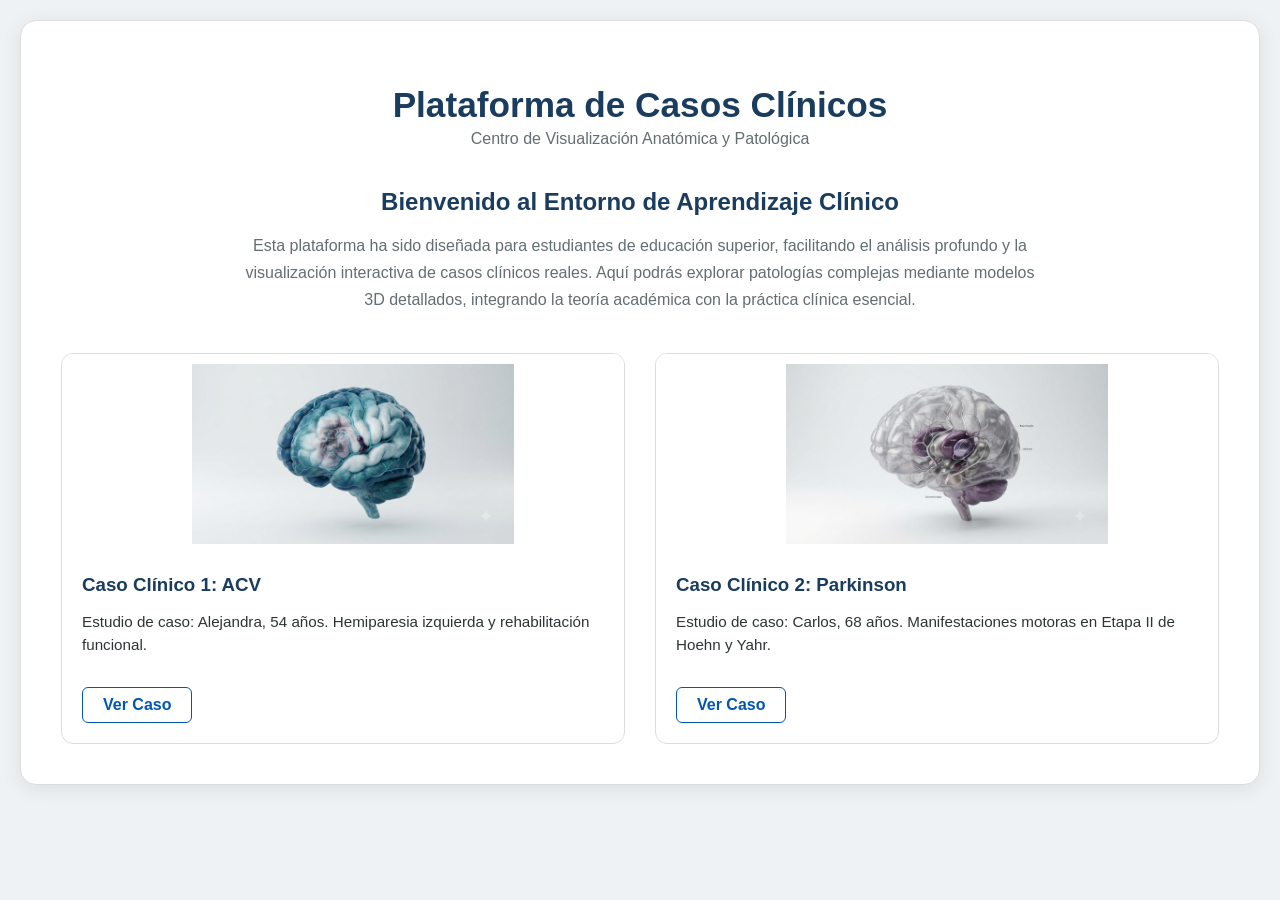
==== index.html @ 577540c1 "Update index.html" ====
<!DOCTYPE html>
<html lang="es">
<head>
    <meta charset="UTF-8">
    <meta name="viewport" content="width=device-width, initial-scale=1.0">
    <title>Plataforma de Casos Clínicos</title>
    <link rel="stylesheet" href="style.css">
</head>
<body>

    <div class="main-wrapper">
        <header>
            <h1>Plataforma de Casos Clínicos</h1>
            <p>Centro de Visualización Anatómica y Patológica</p>
        </header>

        <section class="intro">
            <h2>Bienvenido al Entorno de Aprendizaje Clínico</h2>
            <p>Esta plataforma ha sido diseñada para estudiantes de educación superior, facilitando el análisis profundo y la visualización interactiva de casos clínicos reales. Aquí podrás explorar patologías complejas mediante modelos 3D detallados, integrando la teoría académica con la práctica clínica esencial.</p>
        </section>

        <div class="container">
            <div class="grid">
                
                <a href="acv.html" class="card">
                    <img src="acv2.png" alt="Caso ACV" class="card-img">
                    <div class="card-content">
                        <h3>Caso Clínico 1: ACV</h3>
                        <p>Estudio de caso: Alejandra, 54 años. Hemiparesia izquierda y rehabilitación funcional.</p>
                        <span class="btn-card">Ver Caso</span>
                    </div>
                </a>
                
                <a href="parkinson.html" class="card">
                    <img src="parkinson2.png" alt="Caso Parkinson" class="card-img">
                    <div class="card-content">
                        <h3>Caso Clínico 2: Parkinson</h3>
                        <p>Estudio de caso: Carlos, 68 años. Manifestaciones motoras en Etapa II de Hoehn y Yahr.</p>
                        <span class="btn-card">Ver Caso</span>
                    </div>
                </a>

            </div>
        </div>
    </div>

</body>
</html>
---- style.css ----
:root {
    --primary-blue: #1a3c5e;
    --accent-blue: #0056b3;
    --bg-page: #eef2f5;
    --wrapper-bg: #ffffff;
    --text-main: #2d3436;
    --text-muted: #636e72;
    --border-color: #dcdde1;
}

body {
    font-family: 'Segoe UI', Tahoma, sans-serif;
    background-color: var(--bg-page);
    color: var(--text-main);
    margin: 0;
    padding: 20px;
}

.main-wrapper {
    background-color: var(--wrapper-bg);
    border: 1px solid var(--border-color);
    border-radius: 16px;
    padding: 40px;
    max-width: 1200px;
    margin: 0 auto;
    box-shadow: 0 4px 20px rgba(0,0,0,0.08);
}

header { text-align: center; margin-bottom: 40px; }
header h1 { color: var(--primary-blue); font-size: 2.2rem; margin-bottom: 5px; }
header p { color: var(--text-muted); margin: 0; }

.intro { max-width: 800px; margin: 0 auto 40px auto; text-align: center; }
.intro h2 { color: var(--primary-blue); margin-bottom: 15px; }
.intro p { color: var(--text-muted); line-height: 1.7; }

.grid {
    display: grid;
    grid-template-columns: repeat(auto-fit, minmax(300px, 1fr));
    gap: 30px;
}

.card {
    background: #ffffff;
    border: 1px solid var(--border-color);
    border-radius: 12px;
    padding: 0;
    transition: all 0.3s ease;
    text-decoration: none;
    color: inherit;
    overflow: hidden;
}

.card:hover {
    border-color: var(--accent-blue);
    transform: translateY(-5px);
    box-shadow: 0 10px 20px rgba(0,0,0,0.1);
}

.card-img {
    width: 100%;
    height: 180px;
    object-fit: contain;      /* CAMBIO CLAVE: Usa 'contain' en lugar de 'cover' */
    background-color: #ffffff; /* Asegura que el fondo del espacio vacío sea blanco */
    display: block;
    padding: 10px;             /* Añade un pequeño respiro alrededor */
}
.card-content { padding: 20px; }
.card-content h3 { margin: 0 0 10px 0; color: var(--primary-blue); }
.card-content p { font-size: 0.95rem; color: var(--text-main); line-height: 1.5; }

.btn-card {
    display: inline-block;
    margin-top: 15px;
    padding: 8px 20px;
    border: 1px solid var(--accent-blue);
    color: var(--accent-blue);
    border-radius: 6px;
    font-weight: bold;
    transition: 0.3s;
}

.card:hover .btn-card { background-color: var(--accent-blue); color: #fff; }
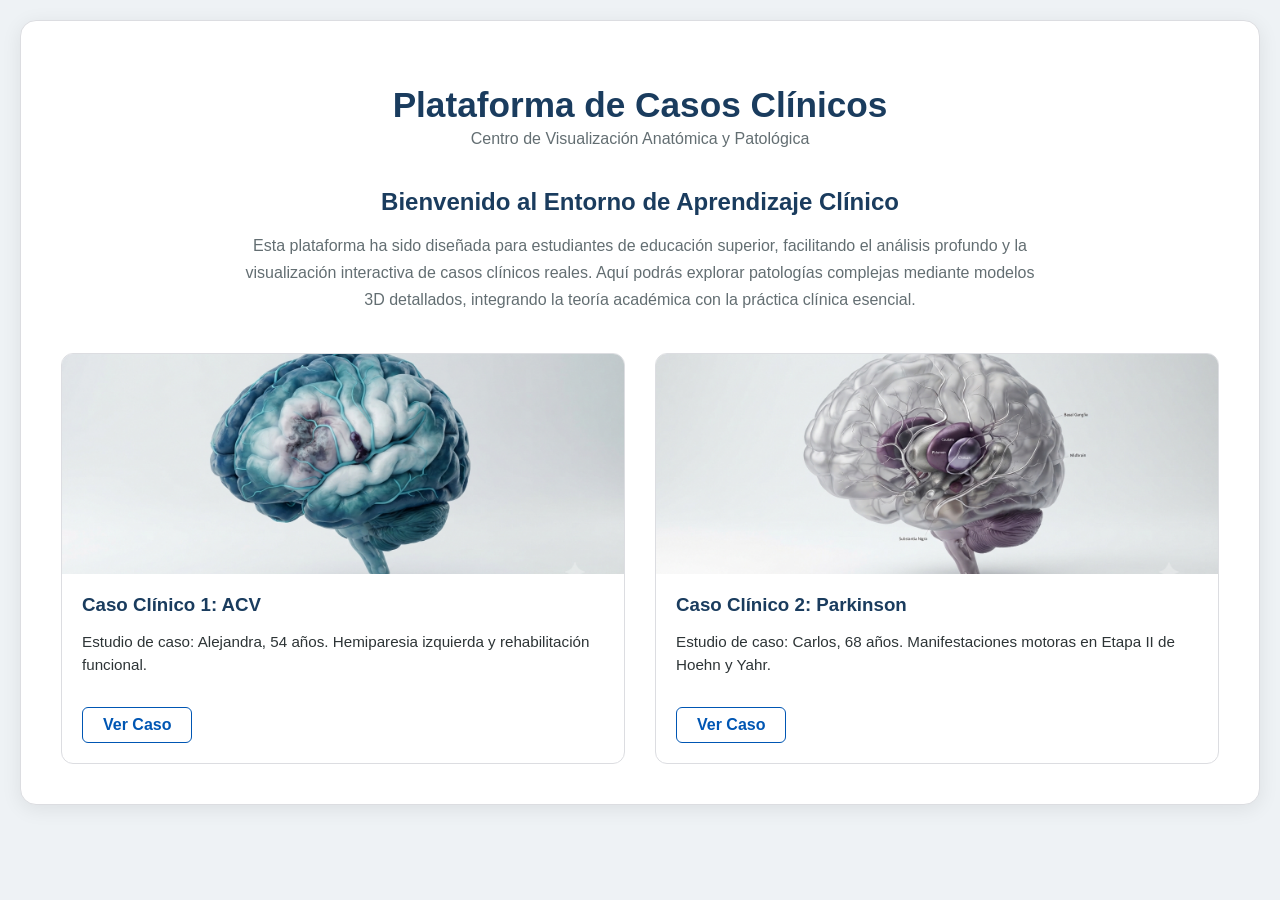
==== commit aa434015: "ocupar java" ====
--- a/index.html
+++ b/index.html
@@ -43,6 +43,6 @@
             </div>
         </div>
     </div>
-
+<script src="script.js"></script>
 </body>
 </html>
--- a/style.css
+++ b/style.css
@@ -16,6 +16,7 @@
     padding: 20px;
 }
 
+/* Recuadro principal */
 .main-wrapper {
     background-color: var(--wrapper-bg);
     border: 1px solid var(--border-color);
@@ -26,6 +27,7 @@
     box-shadow: 0 4px 20px rgba(0,0,0,0.08);
 }
 
+/* Header e Intro */
 header { text-align: center; margin-bottom: 40px; }
 header h1 { color: var(--primary-blue); font-size: 2.2rem; margin-bottom: 5px; }
 header p { color: var(--text-muted); margin: 0; }
@@ -34,6 +36,7 @@
 .intro h2 { color: var(--primary-blue); margin-bottom: 15px; }
 .intro p { color: var(--text-muted); line-height: 1.7; }
 
+/* Grid de tarjetas */
 .grid {
     display: grid;
     grid-template-columns: repeat(auto-fit, minmax(300px, 1fr));
@@ -59,12 +62,12 @@
 
 .card-img {
     width: 100%;
-    height: 180px;
-    object-fit: contain;      /* CAMBIO CLAVE: Usa 'contain' en lugar de 'cover' */
-    background-color: #ffffff; /* Asegura que el fondo del espacio vacío sea blanco */
+    height: 220px;
+    object-fit: cover;
+    object-position: center;
     display: block;
-    padding: 10px;             /* Añade un pequeño respiro alrededor */
 }
+
 .card-content { padding: 20px; }
 .card-content h3 { margin: 0 0 10px 0; color: var(--primary-blue); }
 .card-content p { font-size: 0.95rem; color: var(--text-main); line-height: 1.5; }
@@ -81,3 +84,69 @@
 }
 
 .card:hover .btn-card { background-color: var(--accent-blue); color: #fff; }
+
+/* --- NUEVO: Estilos para Páginas de Casos Clínicos --- */
+
+/* Botón de retorno */
+.btn-back {
+    display: inline-block;
+    margin-bottom: 25px;
+    color: var(--accent-blue);
+    text-decoration: none;
+    font-weight: 600;
+    font-size: 1rem;
+}
+.btn-back:hover { text-decoration: underline; }
+
+/* --- CAMBIO: Sustituye tu antiguo .viewer-container por esto --- */
+
+/* Contenedor padre que pone el 3D y la imagen lado a lado */
+.split-wrapper {
+    display: flex;
+    flex-direction: row; /* Alinea los elementos horizontalmente */
+    height: 450px;       /* Altura fija para el área visual */
+    width: 100%;
+    margin: 20px 0;
+    gap: 15px;           /* Un pequeño espacio entre el 3D y la imagen */
+}
+
+/* Ambos contenedores ocupan el 50% del ancho */
+.viewer-wrapper, .info-wrapper {
+    flex: 1;             /* Hace que ambos tengan el mismo tamaño */
+    height: 100%;
+    overflow: hidden;
+    border-radius: 12px;
+    border: 1px solid var(--border-color);
+    background: #f8f9fa;
+}
+
+/* Ajuste para el visor 3D */
+model-viewer {
+    width: 100%;
+    height: 100%;
+}
+
+/* Estilo para la imagen informativa estática */
+.static-img {
+    width: 100%;
+    height: 100%;
+    object-fit: contain; /* Muestra la imagen completa sin recortar */
+    background-color: #ffffff;
+    display: block;
+}
+
+/* --- FIN DEL CAMBIO --- */
+
+model-viewer {
+    width: 100%;
+    height: 100%;
+}
+
+/* Secciones de texto dentro del caso */
+.info-section { margin-top: 40px; }
+.info-section h2 { 
+    color: var(--primary-blue); 
+    border-bottom: 2px solid var(--border-color); 
+    padding-bottom: 10px; 
+}
+.info-section p { line-height: 1.8; color: var(--text-main); }
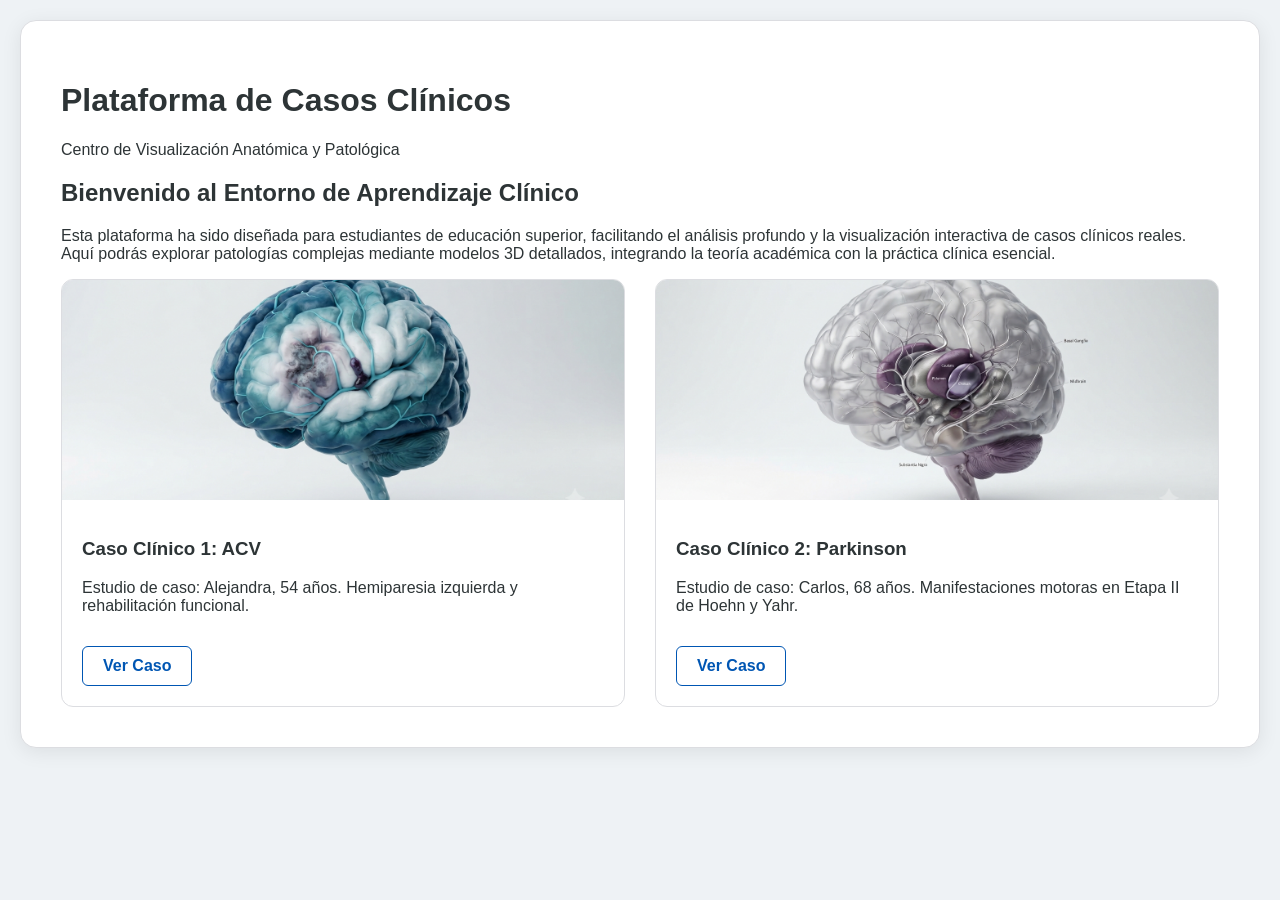
==== commit 1f1d1d7d: "Update index.html" ====
--- a/index.html
+++ b/index.html
@@ -22,14 +22,15 @@
         <div class="container">
             <div class="grid">
                 
-                <a href="acv.html" class="card">
-                    <img src="acv2.png" alt="Caso ACV" class="card-img">
-                    <div class="card-content">
-                        <h3>Caso Clínico 1: ACV</h3>
-                        <p>Estudio de caso: Alejandra, 54 años. Hemiparesia izquierda y rehabilitación funcional.</p>
-                        <span class="btn-card">Ver Caso</span>
-                    </div>
-                </a>
+<a href="acv.html" class="card">
+    <img src="acv2.png" alt="Caso ACV" class="card-img">
+    <div class="card-content">
+        <h3>Caso Clínico 1: ACV</h3>
+        <p>Estudio de caso: Alejandra, 54 años. Hemiparesia izquierda y rehabilitación funcional.</p>
+        <!-- Cambiamos el span por un div o un botón para que tome el padding -->
+        <div class="btn-card">Ver Caso</div>
+    </div>
+</a>
                 
                 <a href="parkinson.html" class="card">
                     <img src="parkinson2.png" alt="Caso Parkinson" class="card-img">
--- a/style.css
+++ b/style.css
@@ -8,145 +8,34 @@
     --border-color: #dcdde1;
 }
 
-body {
-    font-family: 'Segoe UI', Tahoma, sans-serif;
-    background-color: var(--bg-page);
-    color: var(--text-main);
-    margin: 0;
-    padding: 20px;
-}
+body { font-family: 'Segoe UI', Tahoma, sans-serif; background-color: var(--bg-page); color: var(--text-main); margin: 0; padding: 20px; }
 
-/* Recuadro principal */
-.main-wrapper {
-    background-color: var(--wrapper-bg);
-    border: 1px solid var(--border-color);
-    border-radius: 16px;
-    padding: 40px;
-    max-width: 1200px;
-    margin: 0 auto;
-    box-shadow: 0 4px 20px rgba(0,0,0,0.08);
-}
+/* RECUADRO PRINCIPAL */
+.main-wrapper { background-color: var(--wrapper-bg); border: 1px solid var(--border-color); border-radius: 16px; padding: 40px; max-width: 1200px; margin: 0 auto; box-shadow: 0 4px 20px rgba(0,0,0,0.08); }
 
-/* Header e Intro */
-header { text-align: center; margin-bottom: 40px; }
-header h1 { color: var(--primary-blue); font-size: 2.2rem; margin-bottom: 5px; }
-header p { color: var(--text-muted); margin: 0; }
-
-.intro { max-width: 800px; margin: 0 auto 40px auto; text-align: center; }
-.intro h2 { color: var(--primary-blue); margin-bottom: 15px; }
-.intro p { color: var(--text-muted); line-height: 1.7; }
-
-/* Grid de tarjetas */
-.grid {
-    display: grid;
-    grid-template-columns: repeat(auto-fit, minmax(300px, 1fr));
-    gap: 30px;
-}
-
-.card {
-    background: #ffffff;
-    border: 1px solid var(--border-color);
-    border-radius: 12px;
-    padding: 0;
-    transition: all 0.3s ease;
-    text-decoration: none;
-    color: inherit;
-    overflow: hidden;
-}
-
-.card:hover {
-    border-color: var(--accent-blue);
-    transform: translateY(-5px);
-    box-shadow: 0 10px 20px rgba(0,0,0,0.1);
-}
-
-.card-img {
-    width: 100%;
-    height: 220px;
-    object-fit: cover;
-    object-position: center;
-    display: block;
-}
-
-.card-content { padding: 20px; }
-.card-content h3 { margin: 0 0 10px 0; color: var(--primary-blue); }
-.card-content p { font-size: 0.95rem; color: var(--text-main); line-height: 1.5; }
-
-.btn-card {
-    display: inline-block;
-    margin-top: 15px;
-    padding: 8px 20px;
-    border: 1px solid var(--accent-blue);
-    color: var(--accent-blue);
-    border-radius: 6px;
-    font-weight: bold;
-    transition: 0.3s;
-}
-
+/* TARJETAS INDEX - RESTAURADAS */
+.grid { display: grid; grid-template-columns: repeat(auto-fit, minmax(300px, 1fr)); gap: 30px; }
+.card { background: #ffffff; border: 1px solid var(--border-color); border-radius: 12px; transition: 0.3s; text-decoration: none; color: inherit; overflow: hidden; display: flex; flex-direction: column; }
+.card:hover { border-color: var(--accent-blue); transform: translateY(-5px); box-shadow: 0 10px 20px rgba(0,0,0,0.1); }
+.card-img { width: 100%; height: 220px; object-fit: cover; display: block; }
+.card-content { padding: 20px; flex-grow: 1; }
+.btn-card { display: inline-block; margin-top: 15px; padding: 10px 20px; border: 1px solid var(--accent-blue); color: var(--accent-blue); border-radius: 6px; font-weight: bold; transition: 0.3s; text-decoration: none; }
 .card:hover .btn-card { background-color: var(--accent-blue); color: #fff; }
 
-/* --- NUEVO: Estilos para Páginas de Casos Clínicos --- */
+/* DISEÑO DE PÁGINA CASOS */
+.btn-back { display: inline-block; margin-bottom: 25px; color: var(--accent-blue); text-decoration: none; font-weight: 600; }
+.split-wrapper { display: flex; flex-direction: row; width: 100%; height: 450px; gap: 20px; margin: 20px 0; }
+.viewer-wrapper { flex: 4; border: 1px solid var(--border-color); border-radius: 12px; overflow: hidden; background: #f8f9fa; }
+.info-wrapper { flex: 6; height: 100%; }
+model-viewer { width: 100%; height: 100%; }
+.info-card { background-color: #ffffff; border-radius: 12px; box-shadow: 0 4px 15px rgba(0,0,0,0.05); border-top: 6px solid var(--primary-blue); padding: 25px; height: 100%; box-sizing: border-box; }
 
-/* Botón de retorno */
-.btn-back {
-    display: inline-block;
-    margin-bottom: 25px;
-    color: var(--accent-blue);
-    text-decoration: none;
-    font-weight: 600;
-    font-size: 1rem;
-}
-.btn-back:hover { text-decoration: underline; }
+/* CARRUSEL MEJORADO Y MÁS GRANDE */
+.acv-carousel-container { height: 320px; position: relative; display: flex; align-items: center; justify-content: center; background-color: #f8f9fa; border: 1px solid #e9ecef; border-radius: 8px; margin-bottom: 10px; }
+.acv-img { max-width: 95%; max-height: 95%; object-fit: contain; display: block; }
+.nav-btn { position: absolute; top: 50%; transform: translateY(-50%); background: rgba(0,0,0,0.5); color: white; border: none; padding: 12px 15px; cursor: pointer; font-size: 1.5rem; z-index: 10; border-radius: 5px; }
+.prev { left: 10px; }
+.next { right: 10px; }
 
-/* --- CAMBIO: Sustituye tu antiguo .viewer-container por esto --- */
-
-/* Contenedor padre que pone el 3D y la imagen lado a lado */
-.split-wrapper {
-    display: flex;
-    flex-direction: row; /* Alinea los elementos horizontalmente */
-    height: 450px;       /* Altura fija para el área visual */
-    width: 100%;
-    margin: 20px 0;
-    gap: 15px;           /* Un pequeño espacio entre el 3D y la imagen */
-}
-
-/* Ambos contenedores ocupan el 50% del ancho */
-.viewer-wrapper, .info-wrapper {
-    flex: 1;             /* Hace que ambos tengan el mismo tamaño */
-    height: 100%;
-    overflow: hidden;
-    border-radius: 12px;
-    border: 1px solid var(--border-color);
-    background: #f8f9fa;
-}
-
-/* Ajuste para el visor 3D */
-model-viewer {
-    width: 100%;
-    height: 100%;
-}
-
-/* Estilo para la imagen informativa estática */
-.static-img {
-    width: 100%;
-    height: 100%;
-    object-fit: contain; /* Muestra la imagen completa sin recortar */
-    background-color: #ffffff;
-    display: block;
-}
-
-/* --- FIN DEL CAMBIO --- */
-
-model-viewer {
-    width: 100%;
-    height: 100%;
-}
-
-/* Secciones de texto dentro del caso */
 .info-section { margin-top: 40px; }
-.info-section h2 { 
-    color: var(--primary-blue); 
-    border-bottom: 2px solid var(--border-color); 
-    padding-bottom: 10px; 
-}
-.info-section p { line-height: 1.8; color: var(--text-main); }
+.info-section h2 { color: var(--primary-blue); border-bottom: 2px solid var(--border-color); padding-bottom: 10px; }
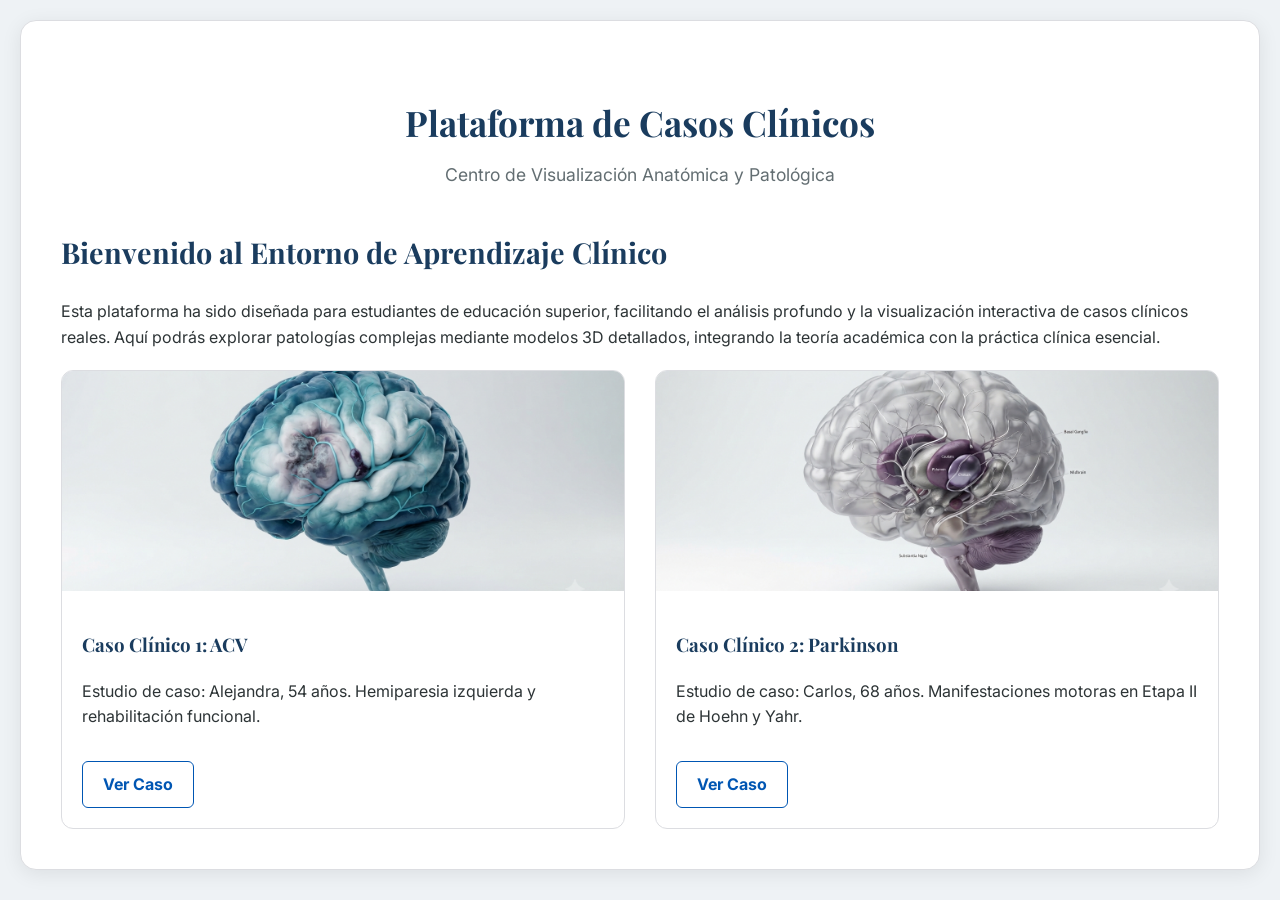
==== commit 61825b38: "letra" ====
--- a/index.html
+++ b/index.html
@@ -4,6 +4,9 @@
     <meta charset="UTF-8">
     <meta name="viewport" content="width=device-width, initial-scale=1.0">
     <title>Plataforma de Casos Clínicos</title>
+    <link rel="preconnect" href="https://fonts.googleapis.com">
+    <link rel="preconnect" href="https://fonts.gstatic.com" crossorigin>
+    <link href="https://fonts.googleapis.com/css2?family=Playfair+Display:wght@600&family=Inter:wght@300;400;600&display=swap" rel="stylesheet">
     <link rel="stylesheet" href="style.css">
 </head>
 <body>
@@ -22,22 +25,22 @@
         <div class="container">
             <div class="grid">
                 
-<a href="acv.html" class="card">
-    <img src="acv2.png" alt="Caso ACV" class="card-img">
-    <div class="card-content">
-        <h3>Caso Clínico 1: ACV</h3>
-        <p>Estudio de caso: Alejandra, 54 años. Hemiparesia izquierda y rehabilitación funcional.</p>
-        <!-- Cambiamos el span por un div o un botón para que tome el padding -->
-        <div class="btn-card">Ver Caso</div>
-    </div>
-</a>
+            <a href="acv.html" class="card">
+                <img src="acv2.png" alt="Caso ACV" class="card-img">
+                <div class="card-content">
+                    <h3>Caso Clínico 1: ACV</h3>
+                    <p>Estudio de caso: Alejandra, 54 años. Hemiparesia izquierda y rehabilitación funcional.</p>
+                    <!-- Cambiamos el span por un div o un botón para que tome el padding -->
+                    <div class="btn-card">Ver Caso</div>
+                </div>
+            </a>
                 
                 <a href="parkinson.html" class="card">
                     <img src="parkinson2.png" alt="Caso Parkinson" class="card-img">
                     <div class="card-content">
                         <h3>Caso Clínico 2: Parkinson</h3>
                         <p>Estudio de caso: Carlos, 68 años. Manifestaciones motoras en Etapa II de Hoehn y Yahr.</p>
-                        <span class="btn-card">Ver Caso</span>
+                        <div class="btn-card">Ver Caso</div>
                     </div>
                 </a>
 
--- a/style.css
+++ b/style.css
@@ -1,6 +1,10 @@
 :root {
     --primary-blue: #1a3c5e;
     --accent-blue: #0056b3;
+    /* Nueva tipografía */
+    --font-heading: 'Playfair Display', serif;
+    --font-body: 'Inter', sans-serif;
+    
     --bg-page: #eef2f5;
     --wrapper-bg: #ffffff;
     --text-main: #2d3436;
@@ -8,32 +12,149 @@
     --border-color: #dcdde1;
 }
 
-body { font-family: 'Segoe UI', Tahoma, sans-serif; background-color: var(--bg-page); color: var(--text-main); margin: 0; padding: 20px; }
+body { 
+    font-family: var(--font-body); 
+    background-color: var(--bg-page); 
+    color: var(--text-main); 
+    margin: 0; 
+    padding: 20px; 
+    line-height: 1.6; /* Aumentamos el interlineado para elegancia */
+}
 
-/* RECUADRO PRINCIPAL */
-.main-wrapper { background-color: var(--wrapper-bg); border: 1px solid var(--border-color); border-radius: 16px; padding: 40px; max-width: 1200px; margin: 0 auto; box-shadow: 0 4px 20px rgba(0,0,0,0.08); }
+/* Aplicamos las fuentes a los elementos */
+h1, h2, h3 { 
+    font-family: var(--font-heading); 
+    color: var(--primary-blue); 
+}
 
-/* TARJETAS INDEX - RESTAURADAS */
-.grid { display: grid; grid-template-columns: repeat(auto-fit, minmax(300px, 1fr)); gap: 30px; }
-.card { background: #ffffff; border: 1px solid var(--border-color); border-radius: 12px; transition: 0.3s; text-decoration: none; color: inherit; overflow: hidden; display: flex; flex-direction: column; }
-.card:hover { border-color: var(--accent-blue); transform: translateY(-5px); box-shadow: 0 10px 20px rgba(0,0,0,0.1); }
+h1 { font-size: 2.8rem; }
+h2 { font-size: 1.8rem; }
+
+/* --- DISEÑO GENERAL Y HEADER --- */
+.main-wrapper { 
+    background-color: var(--wrapper-bg); 
+    border: 1px solid var(--border-color); 
+    border-radius: 16px; 
+    padding: 40px; 
+    max-width: 1200px; 
+    margin: 0 auto; 
+    box-shadow: 0 4px 20px rgba(0,0,0,0.08); 
+}
+
+header { text-align: center; margin-bottom: 40px; padding-top: 10px; }
+header h1 { color: var(--primary-blue); font-size: 2.2rem; margin-bottom: 10px; }
+header p { color: var(--text-muted); font-size: 1.1rem; margin: 0; }
+
+/* --- TARJETAS INDEX --- */
+.grid { 
+    display: grid; 
+    grid-template-columns: repeat(auto-fit, minmax(300px, 1fr)); 
+    gap: 30px; 
+    margin-top: 20px;
+}
+
+.card { 
+    background: #ffffff; 
+    border: 1px solid var(--border-color); 
+    border-radius: 12px; 
+    transition: 0.3s; 
+    text-decoration: none; 
+    color: inherit; 
+    overflow: hidden; 
+    display: flex; 
+    flex-direction: column; 
+}
+
+.card:hover { 
+    border-color: var(--accent-blue); 
+    transform: translateY(-5px); 
+    box-shadow: 0 10px 20px rgba(0,0,0,0.1); 
+}
+
 .card-img { width: 100%; height: 220px; object-fit: cover; display: block; }
 .card-content { padding: 20px; flex-grow: 1; }
-.btn-card { display: inline-block; margin-top: 15px; padding: 10px 20px; border: 1px solid var(--accent-blue); color: var(--accent-blue); border-radius: 6px; font-weight: bold; transition: 0.3s; text-decoration: none; }
+
+.btn-card { 
+    display: inline-block; 
+    margin-top: 15px; 
+    padding: 10px 20px; 
+    border: 1px solid var(--accent-blue); 
+    color: var(--accent-blue); 
+    border-radius: 6px; 
+    font-weight: bold; 
+    transition: 0.3s; 
+    text-decoration: none; 
+    text-align: center;
+}
 .card:hover .btn-card { background-color: var(--accent-blue); color: #fff; }
 
-/* DISEÑO DE PÁGINA CASOS */
+/* --- DISEÑO DE PÁGINA CASOS CLÍNICOS --- */
 .btn-back { display: inline-block; margin-bottom: 25px; color: var(--accent-blue); text-decoration: none; font-weight: 600; }
-.split-wrapper { display: flex; flex-direction: row; width: 100%; height: 450px; gap: 20px; margin: 20px 0; }
-.viewer-wrapper { flex: 4; border: 1px solid var(--border-color); border-radius: 12px; overflow: hidden; background: #f8f9fa; }
+
+.split-wrapper { 
+    display: flex; 
+    flex-direction: row; 
+    width: 100%; 
+    height: 450px; 
+    gap: 20px; 
+    margin: 20px 0; 
+}
+
+.viewer-wrapper { 
+    flex: 4; 
+    border: 1px solid var(--border-color); 
+    border-radius: 12px; 
+    overflow: hidden; 
+    background: #f8f9fa; 
+}
+
 .info-wrapper { flex: 6; height: 100%; }
+
 model-viewer { width: 100%; height: 100%; }
-.info-card { background-color: #ffffff; border-radius: 12px; box-shadow: 0 4px 15px rgba(0,0,0,0.05); border-top: 6px solid var(--primary-blue); padding: 25px; height: 100%; box-sizing: border-box; }
 
-/* CARRUSEL MEJORADO Y MÁS GRANDE */
-.acv-carousel-container { height: 320px; position: relative; display: flex; align-items: center; justify-content: center; background-color: #f8f9fa; border: 1px solid #e9ecef; border-radius: 8px; margin-bottom: 10px; }
-.acv-img { max-width: 95%; max-height: 95%; object-fit: contain; display: block; }
-.nav-btn { position: absolute; top: 50%; transform: translateY(-50%); background: rgba(0,0,0,0.5); color: white; border: none; padding: 12px 15px; cursor: pointer; font-size: 1.5rem; z-index: 10; border-radius: 5px; }
+.info-card { 
+    background-color: #ffffff; 
+    border-radius: 12px; 
+    box-shadow: 0 4px 15px rgba(0,0,0,0.05); 
+    border-top: 6px solid var(--primary-blue); 
+    padding: 25px; 
+    height: 100%; 
+    box-sizing: border-box; 
+}
+
+/* --- CARRUSEL MEJORADO (Aislado) --- */
+.acv-carousel-container { 
+    height: 320px; 
+    position: relative; 
+    display: flex; 
+    align-items: center; 
+    justify-content: center; 
+    background-color: #f8f9fa; 
+    border: 1px solid #e9ecef; 
+    border-radius: 8px; 
+    margin-bottom: 15px; 
+}
+
+.acv-img { 
+    max-width: 95%; 
+    max-height: 95%; 
+    object-fit: contain; 
+    display: block; 
+}
+
+.nav-btn { 
+    position: absolute; 
+    top: 50%; 
+    transform: translateY(-50%); 
+    background: rgba(0,0,0,0.5); 
+    color: white; 
+    border: none; 
+    padding: 12px 15px; 
+    cursor: pointer; 
+    font-size: 1.5rem; 
+    z-index: 10; 
+    border-radius: 5px; 
+}
 .prev { left: 10px; }
 .next { right: 10px; }
 
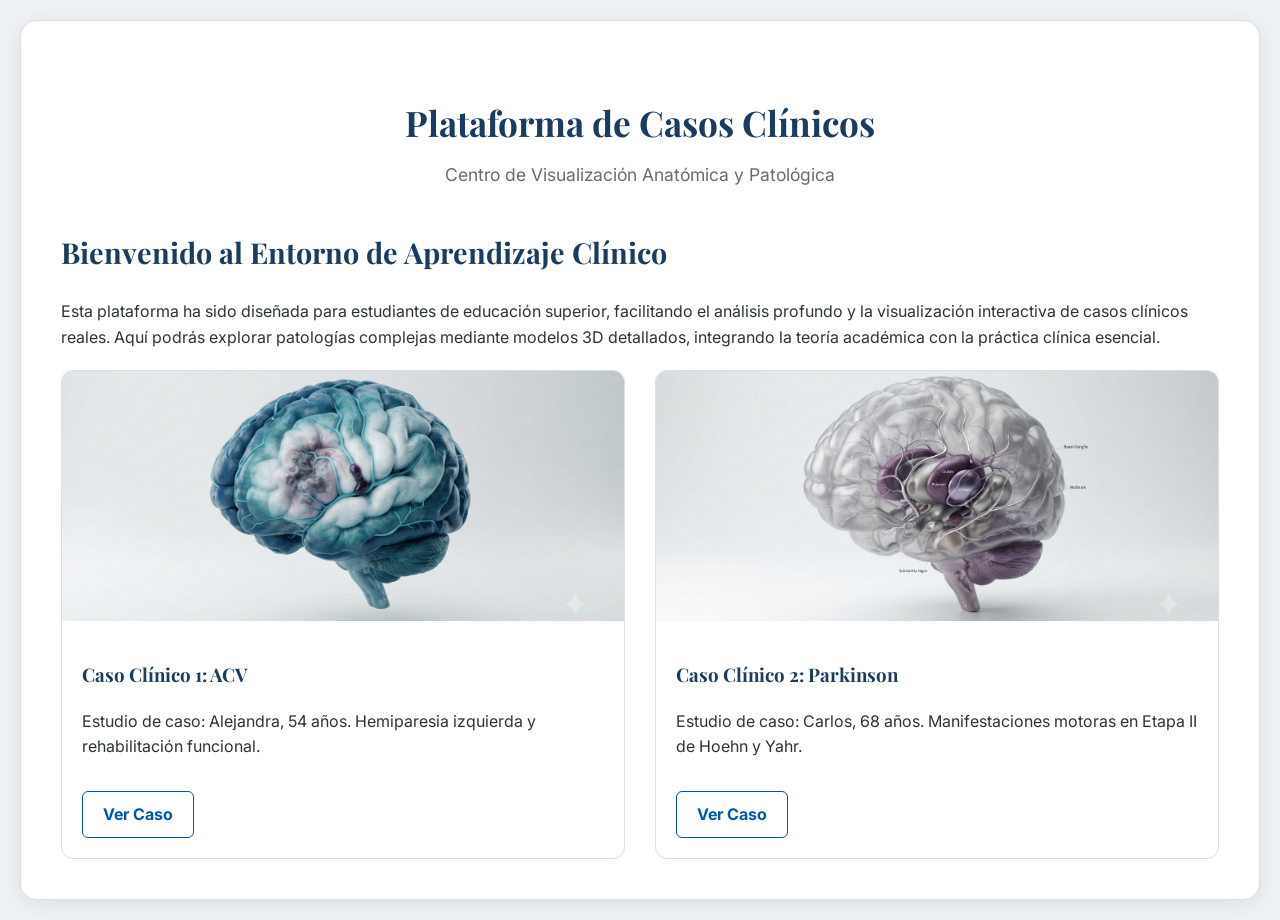
==== commit 91a1fb60: "Update index.html" ====
--- a/index.html
+++ b/index.html
@@ -26,7 +26,7 @@
             <div class="grid">
                 
             <a href="acv.html" class="card">
-                <img src="acv2.png" alt="Caso ACV" class="card-img">
+                <img src="acv4.png" alt="Caso ACV" class="card-img">
                 <div class="card-content">
                     <h3>Caso Clínico 1: ACV</h3>
                     <p>Estudio de caso: Alejandra, 54 años. Hemiparesia izquierda y rehabilitación funcional.</p>
--- a/style.css
+++ b/style.css
@@ -71,7 +71,7 @@
     box-shadow: 0 10px 20px rgba(0,0,0,0.1); 
 }
 
-.card-img { width: 100%; height: 220px; object-fit: cover; display: block; }
+.card-img { width: 100%; height: 250px; object-fit: cover; display: block; }
 .card-content { padding: 20px; flex-grow: 1; }
 
 .btn-card { 
@@ -91,6 +91,7 @@
 /* --- DISEÑO DE PÁGINA CASOS CLÍNICOS --- */
 .btn-back { display: inline-block; margin-bottom: 25px; color: var(--accent-blue); text-decoration: none; font-weight: 600; }
 
+/* DISEÑO DE PÁGINA CASOS - ASEGURANDO RESPONSIVIDAD */
 .split-wrapper { 
     display: flex; 
     flex-direction: row; 
@@ -100,6 +101,35 @@
     margin: 20px 0; 
 }
 
+@media (max-width: 768px) {
+    .split-wrapper {
+        flex-direction: column !important;
+        height: auto !important;
+        gap: 20px;
+    }
+
+.viewer-wrapper {
+        width: 100% !important;
+        height: 350px !important; 
+        min-height: 350px !important;
+        /* IMPORTANTE: Esto evita que el visor se colapse al cambiar de orientación */
+        overflow: hidden; 
+        display: block;
+    }
+model-viewer {
+        width: 100% !important;
+        height: 350px !important; /* Fuerza la altura directamente en el elemento */
+        display: block !important;
+    }
+    .info-wrapper {
+        width: 100% !important;
+        height: auto !important;
+    }
+
+    .acv-carousel-container {
+        height: 250px; /* Ajuste cómodo para la imagen del carrusel en móvil */
+    }
+}
 .viewer-wrapper { 
     flex: 4; 
     border: 1px solid var(--border-color); 
@@ -137,7 +167,7 @@
 
 .acv-img { 
     max-width: 95%; 
-    max-height: 95%; 
+    max-height: 100%; 
     object-fit: contain; 
     display: block; 
 }
@@ -160,3 +190,5 @@
 
 .info-section { margin-top: 40px; }
 .info-section h2 { color: var(--primary-blue); border-bottom: 2px solid var(--border-color); padding-bottom: 10px; }
+/* Asegurar que el visor tome el 100% del contenedor padre */
+ 
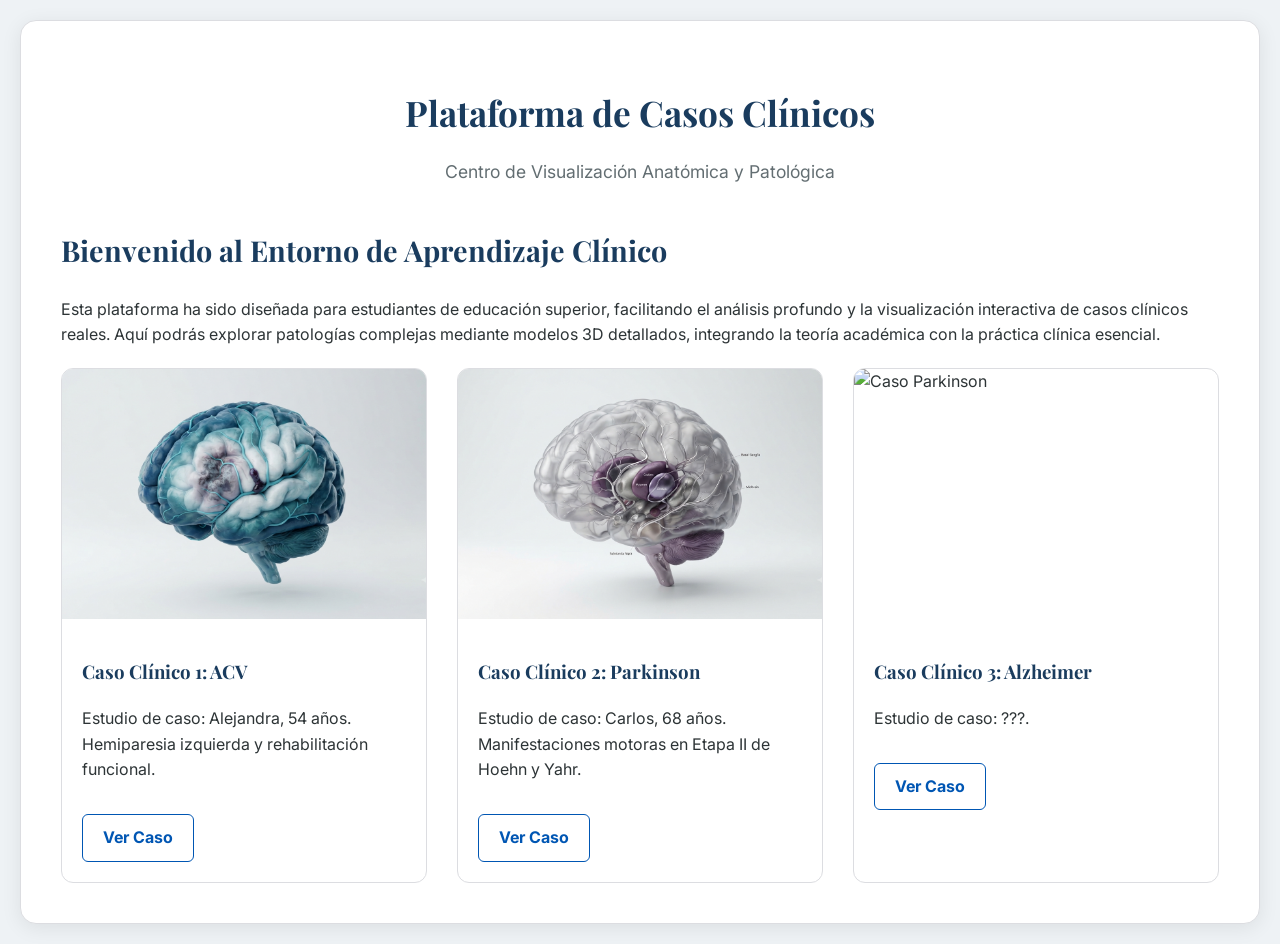
==== commit 6a3a5240: "Update index.html" ====
--- a/index.html
+++ b/index.html
@@ -44,6 +44,15 @@
                     </div>
                 </a>
 
+                <a href="alzheimer.html" class="card">
+                    <img src="alzheimer.png" alt="Caso Parkinson" class="card-img">
+                    <div class="card-content">
+                        <h3>Caso Clínico 3: Alzheimer</h3>
+                        <p>Estudio de caso: ???.</p>
+                        <div class="btn-card">Ver Caso</div>
+                    </div>
+                </a>
+                
             </div>
         </div>
     </div>
--- a/style.css
+++ b/style.css
@@ -1,10 +1,8 @@
 :root {
     --primary-blue: #1a3c5e;
     --accent-blue: #0056b3;
-    /* Nueva tipografía */
     --font-heading: 'Playfair Display', serif;
     --font-body: 'Inter', sans-serif;
-    
     --bg-page: #eef2f5;
     --wrapper-bg: #ffffff;
     --text-main: #2d3436;
@@ -12,25 +10,21 @@
     --border-color: #dcdde1;
 }
 
+/* --- BASE --- */
 body { 
     font-family: var(--font-body); 
     background-color: var(--bg-page); 
     color: var(--text-main); 
     margin: 0; 
     padding: 20px; 
-    line-height: 1.6; /* Aumentamos el interlineado para elegancia */
+    line-height: 1.6; 
 }
 
-/* Aplicamos las fuentes a los elementos */
-h1, h2, h3 { 
-    font-family: var(--font-heading); 
-    color: var(--primary-blue); 
-}
-
+h1, h2, h3 { font-family: var(--font-heading); color: var(--primary-blue); }
 h1 { font-size: 2.8rem; }
 h2 { font-size: 1.8rem; }
 
-/* --- DISEÑO GENERAL Y HEADER --- */
+/* --- WRAPPER GENERAL --- */
 .main-wrapper { 
     background-color: var(--wrapper-bg); 
     border: 1px solid var(--border-color); 
@@ -41,154 +35,57 @@
     box-shadow: 0 4px 20px rgba(0,0,0,0.08); 
 }
 
-header { text-align: center; margin-bottom: 40px; padding-top: 10px; }
-header h1 { color: var(--primary-blue); font-size: 2.2rem; margin-bottom: 10px; }
-header p { color: var(--text-muted); font-size: 1.1rem; margin: 0; }
+/* --- HEADER Y BOTONES --- */
+header { text-align: center; margin-bottom: 40px; }
+header h1 { font-size: 2.2rem; margin-bottom: 10px; }
+header p { color: var(--text-muted); font-size: 1.1rem; }
+.btn-back { display: inline-block; margin-bottom: 25px; color: var(--accent-blue); text-decoration: none; font-weight: 600; }
 
 /* --- TARJETAS INDEX --- */
-.grid { 
-    display: grid; 
-    grid-template-columns: repeat(auto-fit, minmax(300px, 1fr)); 
-    gap: 30px; 
-    margin-top: 20px;
+.grid { display: grid; grid-template-columns: repeat(auto-fit, minmax(300px, 1fr)); gap: 30px; margin-top: 20px; }
+.card { background: #ffffff; border: 1px solid var(--border-color); border-radius: 12px; transition: 0.3s; text-decoration: none; color: inherit; overflow: hidden; display: flex; flex-direction: column; }
+.card:hover { border-color: var(--accent-blue); transform: translateY(-5px); box-shadow: 0 10px 20px rgba(0,0,0,0.1); }
+.card-img { width: 100%; height: 250px; object-fit: cover; display: block; }
+.card-content { padding: 20px; flex-grow: 1; }
+.btn-card { display: inline-block; margin-top: 15px; padding: 10px 20px; border: 1px solid var(--accent-blue); color: var(--accent-blue); border-radius: 6px; font-weight: bold; transition: 0.3s; text-decoration: none; }
+.card:hover .btn-card { background-color: var(--accent-blue); color: #fff; }
+
+/* --- PÁGINA CASOS CLÍNICOS (Layout) --- */
+.split-wrapper { display: flex; width: 100%; height: 450px; gap: 20px; margin: 20px 0; }
+.viewer-wrapper { flex: 4; border: 1px solid var(--border-color); border-radius: 12px; overflow: hidden; background: #f8f9fa; }
+.info-wrapper { flex: 6; height: 100%; }
+model-viewer { width: 100%; height: 100%; display: block; }
+
+.info-card { background-color: #ffffff; border-radius: 12px; box-shadow: 0 4px 15px rgba(0,0,0,0.05); border-top: 6px solid var(--primary-blue); padding: 25px; height: 100%; box-sizing: border-box; }
+.info-section { margin-top: 40px; }
+.info-section h2 { border-bottom: 2px solid var(--border-color); padding-bottom: 10px; }
+
+/* --- CARRUSEL --- */
+.acv-carousel-container {
+    position: relative;
+    height: 400px;
+    width: 100%;
+    display: flex;
+    align-items: center;
+    justify-content: center;
+    overflow: hidden;
+    background-color: #f8f9fa;
 }
 
-.card { 
-    background: #ffffff; 
-    border: 1px solid var(--border-color); 
-    border-radius: 12px; 
-    transition: 0.3s; 
-    text-decoration: none; 
-    color: inherit; 
-    overflow: hidden; 
-    display: flex; 
-    flex-direction: column; 
-}
-
-.card:hover { 
-    border-color: var(--accent-blue); 
-    transform: translateY(-5px); 
-    box-shadow: 0 10px 20px rgba(0,0,0,0.1); 
-}
-
-.card-img { width: 100%; height: 250px; object-fit: cover; display: block; }
-.card-content { padding: 20px; flex-grow: 1; }
-
-.btn-card { 
-    display: inline-block; 
-    margin-top: 15px; 
-    padding: 10px 20px; 
-    border: 1px solid var(--accent-blue); 
-    color: var(--accent-blue); 
-    border-radius: 6px; 
-    font-weight: bold; 
-    transition: 0.3s; 
-    text-decoration: none; 
-    text-align: center;
-}
-.card:hover .btn-card { background-color: var(--accent-blue); color: #fff; }
-
-/* --- DISEÑO DE PÁGINA CASOS CLÍNICOS --- */
-.btn-back { display: inline-block; margin-bottom: 25px; color: var(--accent-blue); text-decoration: none; font-weight: 600; }
-
-/* DISEÑO DE PÁGINA CASOS - ASEGURANDO RESPONSIVIDAD */
-.split-wrapper { 
-    display: flex; 
-    flex-direction: row; 
-    width: 100%; 
-    height: 450px; 
-    gap: 20px; 
-    margin: 20px 0; 
-}
-
-@media (max-width: 768px) {
-    .split-wrapper {
-        flex-direction: column !important;
-        height: auto !important;
-        gap: 20px;
-    }
-
-.viewer-wrapper {
-        width: 100% !important;
-        height: 350px !important; 
-        min-height: 350px !important;
-        /* IMPORTANTE: Esto evita que el visor se colapse al cambiar de orientación */
-        overflow: hidden; 
-        display: block;
-    }
-model-viewer {
-        width: 100% !important;
-        height: 350px !important; /* Fuerza la altura directamente en el elemento */
-        display: block !important;
-    }
-    .info-wrapper {
-        width: 100% !important;
-        height: auto !important;
-    }
-
-    .acv-carousel-container {
-        height: 250px; /* Ajuste cómodo para la imagen del carrusel en móvil */
-    }
-}
-.viewer-wrapper { 
-    flex: 4; 
-    border: 1px solid var(--border-color); 
-    border-radius: 12px; 
-    overflow: hidden; 
-    background: #f8f9fa; 
-}
-
-.info-wrapper { flex: 6; height: 100%; }
-
-model-viewer { width: 100%; height: 100%; }
-
-.info-card { 
-    background-color: #ffffff; 
-    border-radius: 12px; 
-    box-shadow: 0 4px 15px rgba(0,0,0,0.05); 
-    border-top: 6px solid var(--primary-blue); 
-    padding: 25px; 
-    height: 100%; 
-    box-sizing: border-box; 
-}
-
-/* --- CARRUSEL MEJORADO (Aislado) --- */
-.acv-carousel-container { 
-    height: 320px; 
-    position: relative; 
-    display: flex; 
-    align-items: center; 
-    justify-content: center; 
-    background-color: #f8f9fa; 
-    border: 1px solid #e9ecef; 
-    border-radius: 8px; 
-    margin-bottom: 15px; 
-}
-
-.acv-img { 
-    max-width: 95%; 
-    max-height: 100%; 
-    object-fit: contain; 
-    display: block; 
-}
+.acv-img { width: 100%; height: 100%; object-fit: contain; }
 
 .nav-btn { 
-    position: absolute; 
-    top: 50%; 
-    transform: translateY(-50%); 
-    background: rgba(0,0,0,0.5); 
-    color: white; 
-    border: none; 
-    padding: 12px 15px; 
-    cursor: pointer; 
-    font-size: 1.5rem; 
-    z-index: 10; 
-    border-radius: 5px; 
+    position: absolute; top: 50%; transform: translateY(-50%); 
+    background: rgba(0,0,0,0.5); color: white; border: none; padding: 12px 15px; 
+    cursor: pointer; font-size: 1.5rem; z-index: 10; border-radius: 5px; 
 }
 .prev { left: 10px; }
 .next { right: 10px; }
 
-.info-section { margin-top: 40px; }
-.info-section h2 { color: var(--primary-blue); border-bottom: 2px solid var(--border-color); padding-bottom: 10px; }
-/* Asegurar que el visor tome el 100% del contenedor padre */
- 
+/* --- RESPONSIVIDAD (MÓVIL) --- */
+@media (max-width: 768px) {
+    .split-wrapper { flex-direction: column !important; height: auto !important; }
+    .viewer-wrapper, model-viewer { height: 350px !important; }
+    .acv-carousel-container { height: 300px; }
+    .nav-btn { padding: 10px 12px; font-size: 1.2rem; }
+}
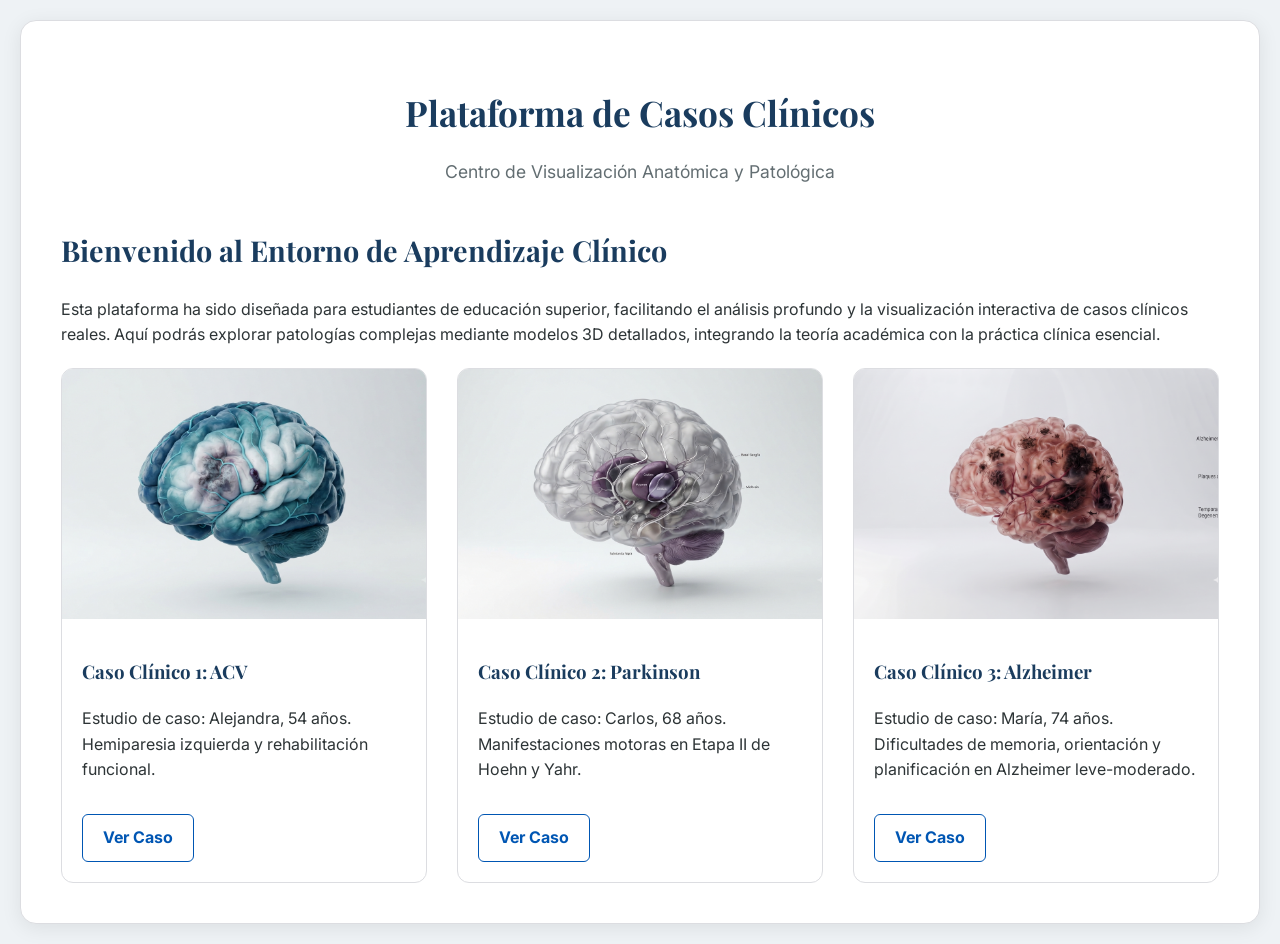
==== commit 555b24ad: "caso 3 index.html" ====
--- a/index.html
+++ b/index.html
@@ -45,10 +45,10 @@
                 </a>
 
                 <a href="alzheimer.html" class="card">
-                    <img src="alzheimer.png" alt="Caso Parkinson" class="card-img">
+                    <img src="Cerebro_Alz.png" alt="Caso Parkinson" class="card-img">
                     <div class="card-content">
                         <h3>Caso Clínico 3: Alzheimer</h3>
-                        <p>Estudio de caso: ???.</p>
+                        <p>Estudio de caso: María, 74 años. Dificultades de memoria, orientación y planificación en Alzheimer leve-moderado.</p>
                         <div class="btn-card">Ver Caso</div>
                     </div>
                 </a>
--- a/style.css
+++ b/style.css
@@ -50,7 +50,7 @@
 .btn-card { display: inline-block; margin-top: 15px; padding: 10px 20px; border: 1px solid var(--accent-blue); color: var(--accent-blue); border-radius: 6px; font-weight: bold; transition: 0.3s; text-decoration: none; }
 .card:hover .btn-card { background-color: var(--accent-blue); color: #fff; }
 
-/* --- PÁGINA CASOS CLÍNICOS (Layout) --- */
+/* --- PÁGINA CASOS CLÍNICOS (Layout Estándar) --- */
 .split-wrapper { display: flex; width: 100%; height: 450px; gap: 20px; margin: 20px 0; }
 .viewer-wrapper { flex: 4; border: 1px solid var(--border-color); border-radius: 12px; overflow: hidden; background: #f8f9fa; }
 .info-wrapper { flex: 6; height: 100%; }
@@ -59,6 +59,45 @@
 .info-card { background-color: #ffffff; border-radius: 12px; box-shadow: 0 4px 15px rgba(0,0,0,0.05); border-top: 6px solid var(--primary-blue); padding: 25px; height: 100%; box-sizing: border-box; }
 .info-section { margin-top: 40px; }
 .info-section h2 { border-bottom: 2px solid var(--border-color); padding-bottom: 10px; }
+
+/* --- NUEVO: COMPARATIVA 3D (Especial para Alzheimer) --- */
+.comparacion-cerebros {
+    margin: 30px 0;
+}
+
+.modelos-container {
+    display: flex;
+    justify-content: center;
+    gap: 20px;
+    width: 100%;
+    margin-top: 15px;
+}
+
+.modelo-box {
+    flex: 1;
+    display: flex;
+    flex-direction: column;
+    align-items: center;
+    background: #f8f9fa;
+    border: 1px solid var(--border-color);
+    border-radius: 12px;
+    padding: 15px;
+    box-sizing: border-box;
+    overflow: hidden;
+}
+
+.modelo-box h3 {
+    margin-top: 0;
+    margin-bottom: 10px;
+    font-size: 1.1rem;
+    text-align: center;
+}
+
+.modelo-box model-viewer {
+    width: 100%;
+    height: 400px;
+    display: block;
+}
 
 /* --- CARRUSEL --- */
 .acv-carousel-container {
@@ -83,9 +122,25 @@
 .next { right: 10px; }
 
 /* --- RESPONSIVIDAD (MÓVIL) --- */
-@media (max-width: 768px) {
+@media (max-width: 900px) {
     .split-wrapper { flex-direction: column !important; height: auto !important; }
     .viewer-wrapper, model-viewer { height: 350px !important; }
+    
+    /* Adaptación móvil para la comparativa de los dos cerebros 3D */
+    .modelos-container {
+        flex-direction: column !important;
+        gap: 15px;
+    }
+    .modelo-box model-viewer {
+        height: 35vh !important; /* Altura optimizada para que cargue perfecto sin forzar zoom */
+    }
+
     .acv-carousel-container { height: 300px; }
     .nav-btn { padding: 10px 12px; font-size: 1.2rem; }
 }
+
+/* Forzar renderizado y color en los visores 3D de comparación */
+.modelo-box model-viewer {
+    background-color: #f8f9fa; /* Fondo estético por si el modelo es transparente */
+    --poster-color: transparent;
+}
